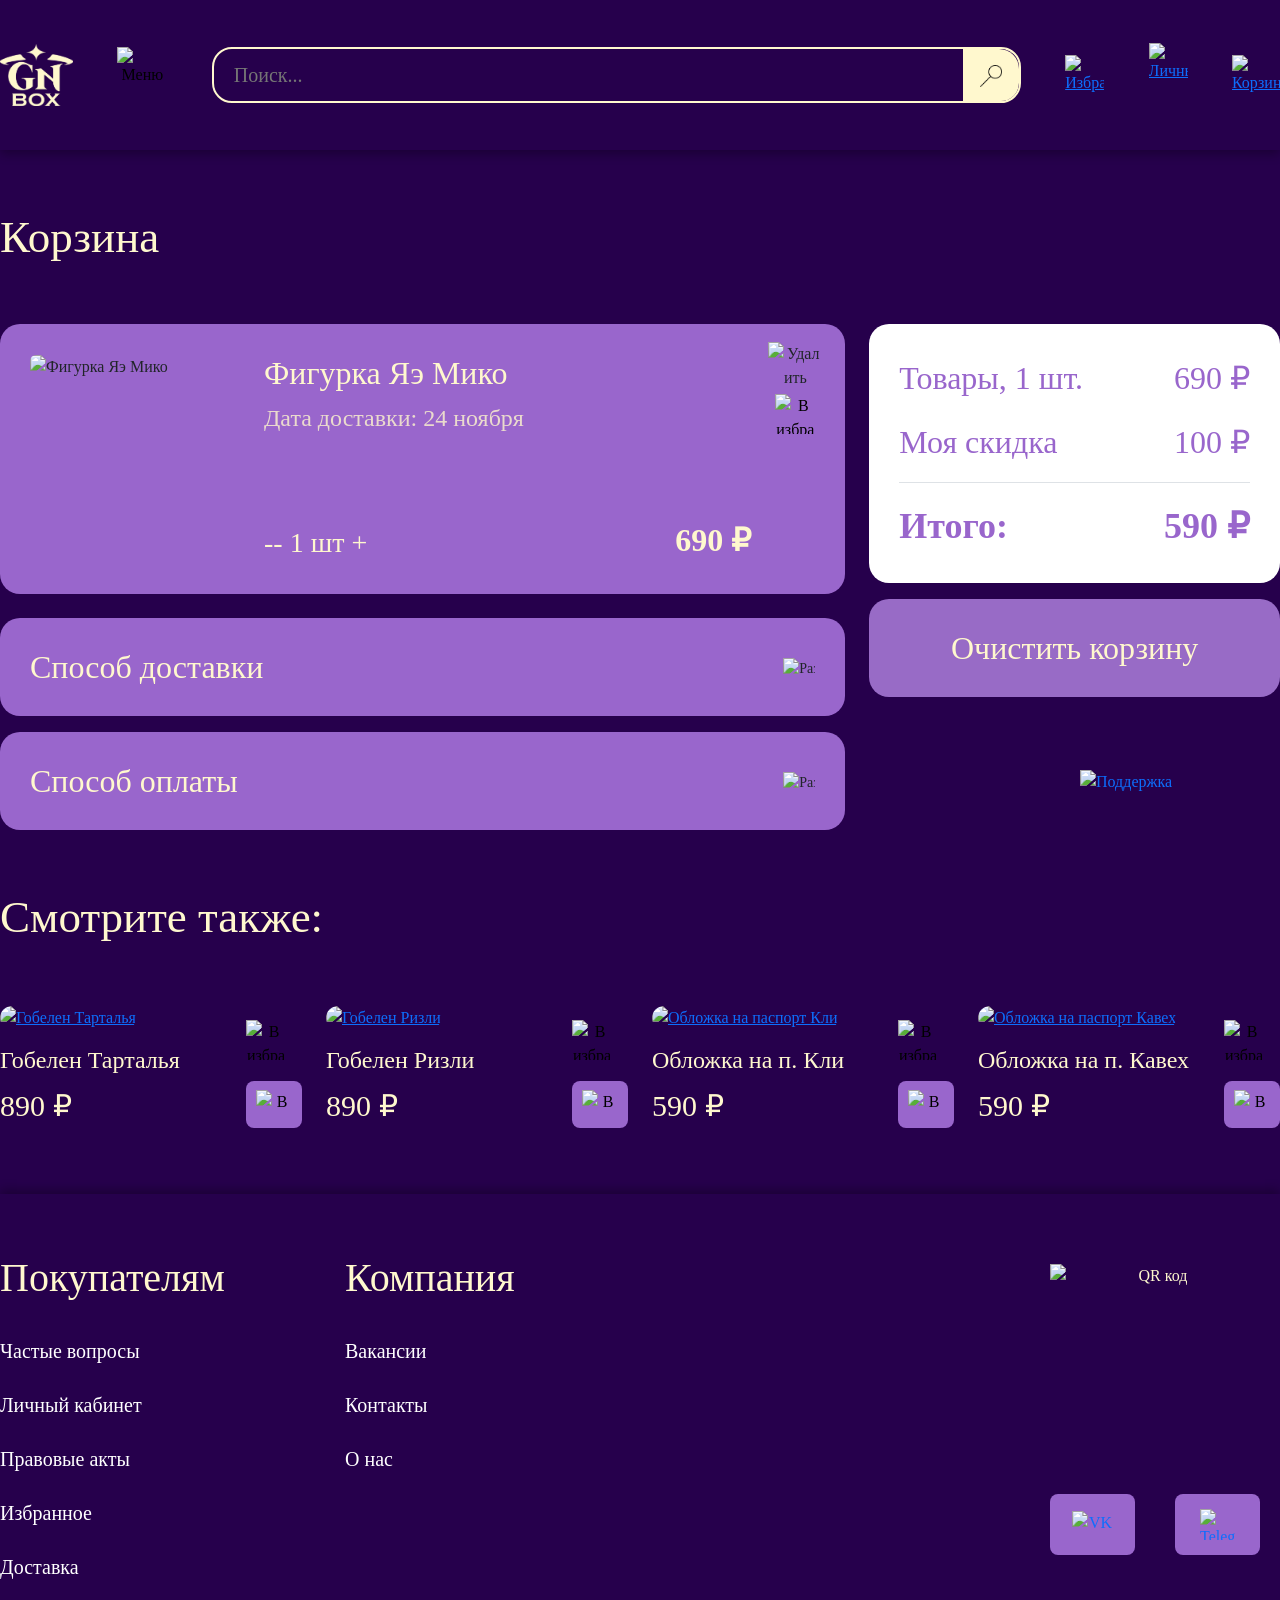
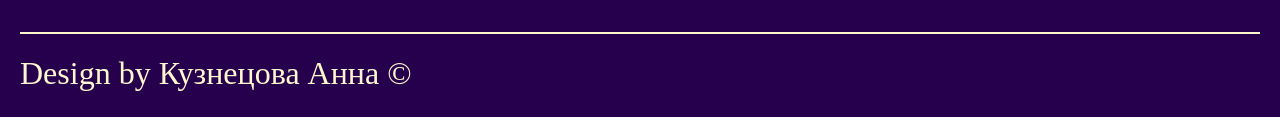
==== 3_Basket.html @ 709a6d63 "Add files via upload" ====
<!DOCTYPE html>
<html lang="ru">
<head>
    <meta charset="UTF-8">
    <title>Genshin BOX</title>
    <link href="https://cdn.jsdelivr.net/npm/bootstrap@5.3.0/dist/css/bootstrap.min.css" rel="stylesheet">
    <link rel="stylesheet" href="styles/basket.css">
</head>
<body>
<!-- Навигация -->
    <nav>
        <ul>
            <li>
                <a href="index.html" class="nav-logo">
                    <img src="Images/Logo_def.png" alt="Логотип" class="nav-logo-def">
                    <img src="Images/Logo_hover.png" alt="Логотип" class="nav-logo-hover">
                </a>
            </li> 
            <li>
                <div class="burger-container">
                    <button class="nav-burger" id="burgerBtn">
                        <img src="images/B_def.png" alt="Меню" class="nav-burger-def">
                        <img src="images/B_hover.png" alt="Меню" class="nav-burger-hover">
                        <img src="images/B_click.png" alt="Меню" class="nav-burger-click">
                    </button>

                    <div class="burger-menu" id="burgerMenu">
                        <a href="index.html">Главная</a>
                        <a href="#">О нас</a>
                        <a href="#">Доставка</a>
                    </div>
                </div>
            </li>
            <li>
                <div class="search-container">
                    <input type="text" placeholder="Поиск..." class="search-input">
                    <button class="search-btn">
                        <img src="Images/search-icon.png" alt="Найти">
                    </button>
                </div>
            </li> 
            <li>
                <a href="4_Lovely.html" class="nav-logo">
                    <img src="images/Lovely_def.png" alt="Избранное" class="nav-Lovely-def">
                    <img src="images/Lovely_hover.png" alt="Избранное" class="nav-Lovely-hover">
                </a>
            </li> 
            <li>
                <a href="#" class="nav-logo">
                    <img src="images/LK_def.png" alt="Личный кабинет" class="nav-LK-def">
                    <img src="images/LK_hover.png" alt="Личный кабинет" class="nav-LK-hover">
                </a>    
            </li> 
            <li>
                <a href="3_Basket.html" class="nav-logo">
                    <img src="images/Basket_def.png" alt="Корзина" class="nav-Basket-def">
                    <img src="images/Basket_hover.png" alt="Корзина" class="nav-Basket-hover">
                </a>
            </li> 
        </ul>
    </nav>

    <main>
        <section id="catalog">
            <h1 class="zag-main-basket">Корзина</h1>
        </section>

        <!-- Bootstrap версия корзины -->
        <div class="container-fluid">
            <div class="row g-4">
                <!-- Левая колонка (66%) -->
                <div class="col-lg-8">
                    <!-- Карточка товара -->
                    <div class="card basket-item mb-4">
                        <div class="card-body">
                            <div class="row align-items-start">
                                <div class="col-auto">
                                    <div class="basket-item-image">
                                        <img src="images/1_Y_Miko.png" alt="Фигурка Яэ Мико" class="img-fluid rounded">
                                    </div>
                                </div>
                                <div class="col">
                                    <div class="basket-item-details h-100 d-flex flex-column">
                                        <h3 class="basket-item-title mb-2">Фигурка Яэ Мико</h3>
                                        <p class="basket-item-delivery">Дата доставки: 24 ноября</p>
                                        <div class="basket-item-bottom mt-auto">
                                            <div class="d-flex justify-content-between align-items-end">
                                                <div class="basket-item-quantity">-- 1 шт +</div>
                                                <div class="basket-item-price">690 ₽</div>
                                            </div>
                                        </div>
                                    </div>
                                </div>
                                <div class="col-auto">
                                    <div class="basket-item-actions d-flex flex-column gap-3">
                                        <button class="delete-btn btn p-0">
                                            <img src="images/cross.png" alt="Удалить">
                                        </button>
                                        <button class="heart-btn-bootstrap position-relative top-0 end-0 p-0 border-0 bg-transparent">
                                            <img src="images/heart_def.png" alt="В избранное" class="heart-def-bootstrap">
                                            <img src="images/heart_hov.png" alt="В избранное" class="heart-hov-bootstrap">
                                            <img src="images/heart_click.png" alt="В избранное" class="heart-click-bootstrap">
                                            <img src="images/heart_click_hov.png" alt="В избранное" class="heart-click-hov-bootstrap">
                                        </button>
                                    </div>
                                </div>
                            </div>
                        </div>
                    </div>
                    
                    <!-- Способ доставки -->
                    <div class="card dropdown-section mb-3">
                        <div class="card-body">
                            <button class="dropdown-header w-100 text-start border-0 bg-transparent p-0 d-flex justify-content-between align-items-center" 
                                    type="button" 
                                    data-bs-toggle="collapse" 
                                    data-bs-target="#deliveryMenu" 
                                    aria-expanded="false" 
                                    aria-controls="deliveryMenu">
                                <span class="dropdown-title">Способ доставки</span>
                                <img src="images/knopka.png" alt="Развернуть" class="dropdown-arrow">
                            </button>
                            <div class="collapse" id="deliveryMenu">
                                <div class="dropdown-content mt-3"> <!-- Изменено с dropdown-menu на dropdown-content -->
                                    <div class="dropdown-option">Курьерская доставка</div>
                                    <div class="dropdown-option">Самовывоз из пункта выдачи</div>
                                    <div class="dropdown-option">Почта России</div>
                                    <div class="dropdown-option">СДЭК</div>
                                </div>
                            </div>
                        </div>
                    </div>

                    <!-- Способ оплаты -->
                    <div class="card dropdown-section">
                        <div class="card-body">
                            <button class="dropdown-header w-100 text-start border-0 bg-transparent p-0 d-flex justify-content-between align-items-center" 
                                    type="button" 
                                    data-bs-toggle="collapse" 
                                    data-bs-target="#paymentMenu" 
                                    aria-expanded="false" 
                                    aria-controls="paymentMenu">
                                <span class="dropdown-title">Способ оплаты</span>
                                <img src="images/knopka.png" alt="Развернуть" class="dropdown-arrow">
                            </button>
                            <div class="collapse" id="paymentMenu">
                                <div class="dropdown-content mt-3">
                                    <div class="dropdown-option">Банковская карта</div>
                                    <div class="dropdown-option">Наличными при получении</div>
                                    <div class="dropdown-option">СБП</div>
                                    <div class="dropdown-option">Электронные кошельки</div>
                                </div>
                            </div>
                        </div>
                    </div>
                </div>
                
                <!-- Правая колонка (33%) -->
                <div class="col-lg-4">
                    <div class="sticky-top" style="top: 170px;">
                        <!-- Итоговая сумма -->
                        <div class="card order-summary mb-3">
                            <div class="card-body d-flex flex-column h-100">
                                <div class="summary-rows flex-grow-1">
                                    <div class="summary-row d-flex justify-content-between mb-3">
                                        <span class="summary-label">Товары, 1 шт.</span>
                                        <span class="summary-value">690 ₽</span>
                                    </div>
                                    <div class="summary-row d-flex justify-content-between mb-3">
                                        <span class="summary-label ">Моя скидка</span>
                                        <span class="summary-value">100 ₽</span>
                                    </div>
                                </div>
                                <div class="summary-total border-top pt-3 mt-auto">
                                    <div class="d-flex justify-content-between">
                                        <span class="summary-label">Итого:</span>
                                        <span class="summary-value">590 ₽</span>
                                    </div>
                                </div>
                            </div>
                        </div>
                        
                        <!-- Кнопка очистки -->
                        <button class="btn clear-cart-btn w-100">Очистить корзину</button>
                    </div>
                </div>
            </div>
        </div>
        
        <section id="catalog">
            <h1 class="zag-main-basket">Смотрите также:</h1>
        </section>
        
        <!-- Каталог -->
        <div class="container-fluid">
            <div class="row g-4">
                <!-- Карточка 1 -->
                <div class="col-xl-3 col-lg-4 col-md-6">
                    <div class="card product-card-bootstrap">
                        <div class="position-relative">
                            <a href="#">
                                <img src="images/2_Tart.png" alt="Гобелен Тарталья" class="card-img-top product-img-bootstrap">
                            </a>
                            <button class="heart-btn-bootstrap position-absolute top-0 end-0 m-3 p-0 border-0 bg-transparent">
                                <img src="images/heart_def.png" alt="В избранное" class="heart-def-bootstrap">
                                <img src="images/heart_hov.png" alt="В избранное" class="heart-hov-bootstrap">
                                <img src="images/heart_click.png" alt="В избранное" class="heart-click-bootstrap">
                                <img src="images/heart_click_hov.png" alt="В избранное" class="heart-click-hov-bootstrap">
                            </button>
                        </div>
                        <div class="card-body d-flex justify-content-between align-items-end p-3 px-0">
                            <div class="product-details-bootstrap">
                                <a href="#" class="text-decoration-none">
                                    <h5 class="product-title-bootstrap mb-2">Гобелен Тарталья</h5>
                                </a>
                                <p class="product-price-bootstrap mb-0">890 ₽</p>
                            </div>
                            <button class="basket-btn-bootstrap d-flex align-items-center justify-content-center p-2 border-0 position-relative">
                                <img src="images/Basket_def.png" alt="В корзину" class="basket-icon-bootstrap">
                                <span class="basket-count-bootstrap position-absolute">1</span>
                            </button>
                        </div>
                    </div>
                </div>
                
                <!-- Карточка 2 -->
                <div class="col-xl-3 col-lg-4 col-md-6">
                    <div class="card product-card-bootstrap">
                        <div class="position-relative">
                            <a href="#">
                                <img src="images/2_Rizly.png" alt="Гобелен Ризли" class="card-img-top product-img-bootstrap">
                            </a>
                            <button class="heart-btn-bootstrap position-absolute top-0 end-0 m-3 p-0 border-0 bg-transparent">
                                <img src="images/heart_def.png" alt="В избранное" class="heart-def-bootstrap">
                                <img src="images/heart_hov.png" alt="В избранное" class="heart-hov-bootstrap">
                                <img src="images/heart_click.png" alt="В избранное" class="heart-click-bootstrap">
                                <img src="images/heart_click_hov.png" alt="В избранное" class="heart-click-hov-bootstrap">
                            </button>
                        </div>
                        <div class="card-body d-flex justify-content-between align-items-end p-3 px-0">
                            <div class="product-details-bootstrap">
                                <a href="#" class="text-decoration-none">
                                    <h5 class="product-title-bootstrap mb-2">Гобелен Ризли</h5>
                                </a>
                                <p class="product-price-bootstrap mb-0">890 ₽</p>
                            </div>
                            <button class="basket-btn-bootstrap d-flex align-items-center justify-content-center p-2 border-0 position-relative">
                                <img src="images/Basket_def.png" alt="В корзину" class="basket-icon-bootstrap">
                                <span class="basket-count-bootstrap position-absolute">1</span>
                            </button>
                        </div>
                    </div>
                </div>
                
                <!-- Карточка 3 -->
                <div class="col-xl-3 col-lg-4 col-md-6">
                    <div class="card product-card-bootstrap">
                        <div class="position-relative">
                            <a href="#">
                                <img src="images/2_Kli.png" alt="Обложка на паспорт Кли" class="card-img-top product-img-bootstrap">
                            </a>
                            <button class="heart-btn-bootstrap position-absolute top-0 end-0 m-3 p-0 border-0 bg-transparent">
                                <img src="images/heart_def.png" alt="В избранное" class="heart-def-bootstrap">
                                <img src="images/heart_hov.png" alt="В избранное" class="heart-hov-bootstrap">
                                <img src="images/heart_click.png" alt="В избранное" class="heart-click-bootstrap">
                                <img src="images/heart_click_hov.png" alt="В избранное" class="heart-click-hov-bootstrap">
                            </button>
                        </div>
                        <div class="card-body d-flex justify-content-between align-items-end p-3 px-0">
                            <div class="product-details-bootstrap">
                                <a href="#" class="text-decoration-none">
                                    <h5 class="product-title-bootstrap mb-2">Обложка на п. Кли</h5>
                                </a>
                                <p class="product-price-bootstrap mb-0">590 ₽</p>
                            </div>
                            <button class="basket-btn-bootstrap d-flex align-items-center justify-content-center p-2 border-0 position-relative">
                                <img src="images/Basket_def.png" alt="В корзину" class="basket-icon-bootstrap">
                                <span class="basket-count-bootstrap position-absolute">1</span>
                            </button>
                        </div>
                    </div>
                </div>
                
                <!-- Карточка 4 -->
                <div class="col-xl-3 col-lg-4 col-md-6">
                    <div class="card product-card-bootstrap">
                        <div class="position-relative">
                            <a href="#">
                                <img src="images/2_Kaveh.png" alt="Обложка на паспорт Кавех" class="card-img-top product-img-bootstrap">
                            </a>
                            <button class="heart-btn-bootstrap position-absolute top-0 end-0 m-3 p-0 border-0 bg-transparent">
                                <img src="images/heart_def.png" alt="В избранное" class="heart-def-bootstrap">
                                <img src="images/heart_hov.png" alt="В избранное" class="heart-hov-bootstrap">
                                <img src="images/heart_click.png" alt="В избранное" class="heart-click-bootstrap">
                                <img src="images/heart_click_hov.png" alt="В избранное" class="heart-click-hov-bootstrap">
                            </button>
                        </div>
                        <div class="card-body d-flex justify-content-between align-items-end p-3 px-0">
                            <div class="product-details-bootstrap">
                                <a href="#" class="text-decoration-none">
                                    <h5 class="product-title-bootstrap mb-2">Обложка на п. Кавех</h5>
                                </a>
                                <p class="product-price-bootstrap mb-0">590 ₽</p>
                            </div>
                            <button class="basket-btn-bootstrap d-flex align-items-center justify-content-center p-2 border-0 position-relative">
                                <img src="images/Basket_def.png" alt="В корзину" class="basket-icon-bootstrap">
                                <span class="basket-count-bootstrap position-absolute">1</span>
                            </button>
                        </div>
                    </div>
                </div>
            </div>
        </div>
    </main>

    <!-- ПОДВАЛ -->
    <footer>
        <div class="footer-content">
            <section class="footer-links">
                <div class="links-column">
                    <h3 class="column-title">Покупателям</h3>
                    <a href="#" class="footer-link">Частые вопросы</a>
                    <a href="#" class="footer-link">Личный кабинет</a>
                    <a href="#" class="footer-link">Правовые акты</a>
                    <a href="4_Lovely.html" class="footer-link">Избранное</a>
                    <a href="#" class="footer-link">Доставка</a>
                </div>

                <div class="links-column">
                    <h3 class="column-title">Компания</h3>
                    <a href="#" class="footer-link">Вакансии</a>
                    <a href="#" class="footer-link">Контакты</a>
                    <a href="#" class="footer-link">О нас</a>
                </div>
            </section>

            <section class="footer-social">
                <img src="images/QR_W.png" alt="QR код" class="qr-code">
                <div class="social-buttons">
                    <a href="https://t.me/+6QKBQJkrBmE0NTIy" class="social-btn vk-btn">
                        <img src="images/VK%20logo.png" alt="VK">
                    </a>
                    <a href="https://t.me/+6QKBQJkrBmE0NTIy" class="social-btn tg-btn">
                        <img src="images/TG%20logo.png" alt="Telegram">
                    </a>
                </div>
            </section>
        </div>
        <div class="footer-bottom">
            <div class="footer-line"></div>
            <h3>Design by Кузнецова Анна &copy;</h3>
        </div>
    </footer>
    
    <!-- Хелп -->
    <a href="#" class="help-btn">
        <img src="images/Help_def.png" alt="Поддержка" class="help-def">
        <img src="images/Help_hov.png" alt="Поддержка" class="help-hov">
    </a>
    
    <!-- скРОЛЛ -->
    <button class="scroll-to-top" id="scrollToTop">
        <img src="images/Up_def.png" alt="Наверх" class="up-def">
        <img src="images/Up_hov.png" alt="Наверх" class="up-hov">
    </button>   
    
    <!-- СКРИПТЫ -->
    <script src="https://cdn.jsdelivr.net/npm/bootstrap@5.3.0/dist/js/bootstrap.bundle.min.js"></script>
    
    <script>
        // Бургер-меню
        var isMenuOpen = false;
        var burgerBtn = document.getElementById('burgerBtn');
        var burgerMenu = document.getElementById('burgerMenu');

        burgerBtn.addEventListener('click', function(e) {
            e.stopPropagation();

            isMenuOpen = !isMenuOpen;

            if (isMenuOpen) {
                burgerMenu.classList.add('active');
                burgerBtn.classList.add('active');
            } else {
                burgerMenu.classList.remove('active');
                burgerBtn.classList.remove('active');
            }
        });

        document.addEventListener('click', function(e) {
            if (!burgerBtn.contains(e.target) && !burgerMenu.contains(e.target)) {
                burgerMenu.classList.remove('active');
                burgerBtn.classList.remove('active');
                isMenuOpen = false;
            }
        });

        // Корзина и Избранное
        document.addEventListener('DOMContentLoaded', function() {
            // Сердечки для карточек Bootstrap
            document.querySelectorAll('.heart-btn-bootstrap').forEach(heartBtn => {
                heartBtn.addEventListener('click', function(e) {
                    e.preventDefault();
                    e.stopPropagation();
                    this.classList.toggle('active');
                });
            });

            // Корзины для карточек Bootstrap
            document.querySelectorAll('.basket-btn-bootstrap').forEach(basketBtn => {
                basketBtn.addEventListener('click', function(e) {
                    e.preventDefault();
                    e.stopPropagation();
                    this.classList.toggle('active');
                });
            });
        });

        // Кнопка скролла наверх
        document.addEventListener('DOMContentLoaded', function() {
            const scrollBtn = document.getElementById('scrollToTop');
            const stopPosition = 500;

            window.addEventListener('scroll', function() {
                const scrollPosition = window.pageYOffset;
                const windowHeight = window.innerHeight;
                const documentHeight = document.documentElement.scrollHeight;
                const distanceFromBottom = documentHeight - (scrollPosition + windowHeight);

                if (scrollPosition > 300) {
                    scrollBtn.classList.add('show');
                    if (distanceFromBottom < stopPosition) {
                        scrollBtn.classList.add('stopped');
                    } else {
                        scrollBtn.classList.remove('stopped');
                    }
                } else {
                    scrollBtn.classList.remove('show');
                    scrollBtn.classList.remove('stopped');
                }
            });

            scrollBtn.addEventListener('click', function() {
                window.scrollTo({
                    top: 0,
                    behavior: 'smooth'
                });
            });
        });
    </script>
    
</body>
</html>
---- styles/basket.css ----
* {
    margin: 0;
    padding: 0;
    box-sizing: border-box;
}

body {
    font-family: 'Raleway';
    background-color: #26004C;
    color: #FFF8CE;
    margin: 0;
    padding: 0;
    padding-top: 150px;
}

main {
    margin: 0 auto;
    max-width: 1360px;
    width: 100%;
}

/* Навигация */
nav {
    position: fixed;
    top: 0;
    left: 0;
    width: 100%;
    height: 150px;
    background: #26004C;
    z-index: 1000;
    box-shadow: 0 4px 10px rgba(0, 0, 0, 0.3);
}

nav ul {
    padding-top: 44px;
    padding-bottom: 44px;
    padding-left: 0px;
    margin: 0 auto;
    max-width: 1360px;
    width: 100%;
    list-style: none;
    text-align: center;
    background-color: #26004C;
    display: flex;
    flex-wrap: nowrap;
    justify-content: space-between;
    align-items: center;
    height: 100%;
}

nav li {
    display: inline;
}

/* Логотип */
.nav-logo {
    display: inline-block;
    position: relative;
    align-items: center;
    background: transparent;
}

.nav-logo-def,
.nav-logo-hover {
    position: absolute;
    top: 0;
    left: 0;
    width: 73px;
    height: 62px;
    transition: opacity 0.5s ease-in-out;
}

.nav-logo-def {
    opacity: 1;
    position: relative;
}

.nav-logo-hover {
    opacity: 0;
    position: absolute;
}

.nav-logo:hover .nav-logo-def {
    opacity: 0;
}

.nav-logo:hover .nav-logo-hover {
    opacity: 1;
}

/* Бургер-меню */
.nav-burger {
    position: relative;
    width: 50px;
    height: 50px;
    background: none;
    border: none;
    cursor: pointer;
}

.nav-burger-def,
.nav-burger-hover,
.nav-burger-click {
    position: absolute;
    top: 0;
    left: 0;
    width: 50px;
    height: 50px;
    transition: opacity 0.3s ease;
}

.nav-burger-def { opacity: 1; }
.nav-burger-hover { opacity: 0; }
.nav-burger-click { opacity: 0; }

.nav-burger:hover .nav-burger-def { opacity: 0; }
.nav-burger:hover .nav-burger-hover { opacity: 1; }
.nav-burger:hover .nav-burger-click { opacity: 0; }

.burger-container {
    position: relative;
    display: inline-block;
}

.burger-menu {
    position: absolute;
    top: 100%;
    left: 0;
    width: 200px;
    background: #FFF8CE;
    box-shadow: 0 4px 12px rgba(0,0,0,0.1);
    border-radius: 8px;
    padding: 10px 0;
    opacity: 0;
    visibility: hidden;
    transform: translateY(-10px);
    transition: all 0.3s ease;
    z-index: 1000;
}

.burger-menu.active {
    opacity: 1;
    visibility: visible;
    transform: translateY(0);
}

.burger-menu a {
    display: block;
    padding: 12px 20px;
    color: #000000;
    text-decoration: none;
    transition: background 0.3s;
    text-align: left;
    padding-left: 20px;
    font-size: 20px;
}

.burger-menu a:hover {
    color: #BA80F4;
}

.nav-burger.active .nav-burger-def { opacity: 0; }
.nav-burger.active .nav-burger-hover { opacity: 0; }
.nav-burger.active .nav-burger-click { opacity: 1; }

/* Поиск */
.search-container {
    display: flex;
    width: 809px;
    height: 56px;
    border: 2px solid #FFF8CE;
    border-radius: 20px;
    background: transparent;
    overflow: hidden;
}

.search-input {
    flex: 1;
    height: 100%;
    padding: 0 20px;
    border: none; 
    background: transparent;
    outline: none;
    color: #FFF8CE;
    font-size: 20px;
}

.search-container:focus-within {
    border-color: white;
}

.search-btn {
    width: 56px;
    height: 54px;
    background: #FFF8CE;
    border: none;
    border-left: 0px solid #FFF8CE;
    cursor: pointer;
    display: flex;
    align-items: center;
    justify-content: center;
    transition: all 0.3s ease;
    border-radius: 0 20px 20px 0;
}

.search-container:focus-within .search-btn {
    border-left-color: white; 
}

.search-btn:hover {
    background: #FFFFFF;
}

.search-btn:active {
    background: #FFF8CE;
}

.search-btn img {
    width: 22px;
    height: 22px;
}

/* Кнопка Избранное */
.nav-Lovely-def, .nav-Lovely-hover {
    width: 39px;
    height: 38px;
    transition: opacity 0.5s ease-in-out;
    display: block;
}

.nav-Lovely-def { 
    opacity: 1; 
}

.nav-Lovely-hover { 
    opacity: 0;
    position: absolute;
    top: 0;
    left: 0;
}

.nav-logo:hover .nav-Lovely-def { 
    opacity: 0; 
}

.nav-logo:hover .nav-Lovely-hover { 
    opacity: 1; 
}

/* Кнопка Личный кабинет */
.nav-LK-def, .nav-LK-hover {
    width: 39px;
    height: 38px;
    transition: opacity 0.5s ease-in-out;
    display: block;
}

.nav-LK-def { 
    opacity: 1; 
}

.nav-LK-hover { 
    opacity: 0;
    position: absolute;
    top: 0;
    left: 0;
}

.nav-logo:hover .nav-LK-def { 
    opacity: 0; 
}

.nav-logo:hover .nav-LK-hover { 
    opacity: 1; 
}

/* Кнопка Корзина */
.nav-Basket-def, .nav-Basket-hover {
    width: 48px;
    height: 38px;
    transition: opacity 0.5s ease-in-out;
    display: block;
}

.nav-Basket-def { 
    opacity: 1; 
}

.nav-Basket-hover { 
    opacity: 0;
    position: absolute;
    top: 0;
    left: 0;
}

.nav-logo:hover .nav-Basket-def { 
    opacity: 0; 
}

.nav-logo:hover .nav-Basket-hover { 
    opacity: 1; 
}

/* ЗАГОЛОВКИ */
.zag-main-basket {
    font-size: 45px;
    margin-top: 60px;
    margin-bottom: 60px;
    color: #FFF8CE;
}

/* BOOTSTRAP КОРЗИНА */
.basket-item {
    background: #9966CC;
    border: none;
    border-radius: 20px;
}

.basket-item .card-body {
    padding: 30px;
}

.basket-item-image {
    width: 210px;
    height: 210px;
    flex-shrink: 0;
}

.basket-item-image img {
    width: 100%;
    height: 100%;
    object-fit: cover;
    border-radius: 12px;
}

.basket-item-details {
    display: flex;
    flex-direction: column;
    height: 210px; 
}

.basket-item-title {
    font-size: 32px;
    color: #FFF8CE;
    margin-bottom: 10px;
    font-weight: 100;
}

.basket-item-delivery {
    font-size: 24px;
    color: #FFF8CE;
    opacity: 0.8;
    margin-bottom: 80px;
}

.basket-item-bottom {
    margin-top: auto;
}

.basket-item-quantity {
    font-size: 28px;
    color: #FFF8CE;
}

.basket-item-price {
    font-size: 32px;
    color: #FFF8CE;
    font-weight: bold;
}

.basket-item-actions {
    display: flex;
    flex-direction: column;
    gap: 15px;
    align-items: center;
    height: 210px; 
    justify-content: flex-start;
}

.delete-btn {
    background: none;
    border: none;
    cursor: pointer;
    width: 24px;
    height: 24px;
    display: flex;
    align-items: center;
    justify-content: center;
    padding: 0;
}

.basket-heart-btn {
    background: none;
    border: none;
    cursor: pointer;
    width: 32px;
    height: 32px;
    display: flex;
    align-items: center;
    justify-content: center;
    padding: 0;
}

/* ВЫПАДАЮЩИЕ СПИСКИ */
.dropdown-section {
    background: #9966CC;
    border: none;
    border-radius: 20px;
}

.dropdown-section .card-body {
    padding: 25px 30px;
}

.dropdown-header {
    display: flex;
    justify-content: space-between;
    align-items: center;
    cursor: pointer;
    margin-bottom: 0;
    text-decoration: none;
}

.dropdown-header[aria-expanded="false"] .dropdown-arrow {
    transform: rotate(0deg);
}

.dropdown-header[aria-expanded="true"] .dropdown-arrow {
    transform: rotate(180deg);
}

.dropdown-title {
    font-size: 32px;
    color: #FFF8CE;
    font-weight: 100;
    margin-bottom: 0;
}

.dropdown-arrow {
    width: 32px;
    height: 18px;
    transition: transform 0.3s ease;
}

.dropdown-content {
    background: transparent;
    border: none;
    padding: 0;
    margin-top: 15px;
}

.dropdown-option {
    padding: 15px 0;
    font-size: 28px;
    color: #FFF8CE;
    cursor: pointer;
    transition: all 0.3s ease;
    border-bottom: 1px solid rgba(255, 248, 206, 0.3);
    background: transparent;
}

.dropdown-option:last-child {
    border-bottom: none;
}

.dropdown-option:hover {
    color: #FFFFFF;
    padding-left: 10px;
    background: transparent;
}

/* Bootstrap адаптации */
.btn.p-0:hover {
    background: transparent !important;
}

.dropdown-header[data-bs-toggle="collapse"] {
    border: none;
    background: transparent;
}

.dropdown-header[data-bs-toggle="collapse"]:focus {
    box-shadow: none;
    outline: none;
}

/* Bootstrap Collapse работает */
.collapse:not(.show) {
    display: none;
}

.collapsing {
    height: 0;
    overflow: hidden;
    transition: height 0.35s ease;
}

/* ПРАВАЯ КОЛОНКА - ИТОГО */
.order-summary {
    background: #FFFFFF;
    border: none;
    border-radius: 20px;
}

.order-summary .card-body {
    padding: 30px;
    display: flex;
    flex-direction: column;
    height: 100%;
}

.summary-rows {
    flex: 1;
}

.summary-row {
    display: flex;
    justify-content: space-between;
    align-items: center;
    margin-bottom: 30px;
}

.summary-row:last-child {
    margin-bottom: 0;
}

.summary-label {
    font-size: 32px;
    color: #9966CC;
    text-align: left;
}

.summary-value {
    font-size: 32px;
    color: #9966CC;
    text-align: right;
}

.summary-total {
    border-top: 2px solid #9966CC;
    padding-top: 20px;
    margin-top: auto;
}

.summary-total .summary-label,
.summary-total .summary-value {
    font-weight: bold;
    font-size: 36px;
}

.clear-cart-btn {
    width: 100%;
    background: #986BC6;
    border: none;
    border-radius: 20px;
    padding: 25px 30px;
    font-size: 32px;
    color: #FFF8CE;
    cursor: pointer;
    transition: background 0.3s ease;
    font-family: 'Raleway';
}

.clear-cart-btn:hover {
    background: #BA80F4;
    color: #FFF8CE;
}

/* Bootstrap стили для каталога "Смотрите также" */
.product-card-bootstrap {
    background: transparent;
    border: none;
    height: 100%;
    transition: transform 0.3s ease;
}

.product-card-bootstrap:hover {
    transform: translateY(-5px);
}

.product-img-bootstrap {
    width: 100%;
    height: 325px;
    object-fit: cover;
    border-radius: 12px;
    cursor: pointer;
}

/* Сердечко Bootstrap */
.heart-btn-bootstrap {
    width: 40px;
    height: 40px;
    cursor: pointer;
    z-index: 10;
}

.heart-def-bootstrap,
.heart-hov-bootstrap,
.heart-click-bootstrap,
.heart-click-hov-bootstrap {
    position: absolute;
    top: 0;
    left: 0;
    width: 100%;
    height: 100%;
    transition: opacity 0.3s ease;
}

.heart-def-bootstrap { opacity: 0; }
.heart-hov-bootstrap { opacity: 0; }
.heart-click-bootstrap { opacity: 1; }
.heart-click-hov-bootstrap { opacity: 0; }

.heart-btn-bootstrap:hover .heart-def-bootstrap { opacity: 0; }
.heart-btn-bootstrap:hover .heart-hov-bootstrap { opacity: 0; }
.heart-btn-bootstrap:hover .heart-click-bootstrap { opacity: 0; }
.heart-btn-bootstrap:hover .heart-click-hov-bootstrap { opacity: 1; }

.heart-btn-bootstrap:not(.active) .heart-def-bootstrap { opacity: 1; }
.heart-btn-bootstrap:not(.active) .heart-hov-bootstrap { opacity: 0; }
.heart-btn-bootstrap:not(.active) .heart-click-bootstrap { opacity: 0; }
.heart-btn-bootstrap:not(.active) .heart-click-hov-bootstrap { opacity: 0; }

.heart-btn-bootstrap:not(.active):hover .heart-def-bootstrap { opacity: 0; }
.heart-btn-bootstrap:not(.active):hover .heart-hov-bootstrap { opacity: 1; }
.heart-btn-bootstrap:not(.active):hover .heart-click-bootstrap { opacity: 0; }
.heart-btn-bootstrap:not(.active):hover .heart-click-hov-bootstrap { opacity: 0; }

/* Инфа о товаре Bootstrap */
.product-details-bootstrap {
    flex: 1;
}

.product-title-bootstrap {
    font-size: 24px;
    color: #FFF8CE;
    font-weight: 100;
    transition: color 0.3s ease;
    margin: 0;
}

.product-title-bootstrap:hover {
    color: #FFFFFF;
}

.product-price-bootstrap {
    font-size: 30px;
    color: #FFF8CE;
    font-weight: 100;
    margin: 0;
}

/* Кнопка корзины Bootstrap */
.basket-btn-bootstrap {
    width: 56px;
    height: 47px;
    background: #9966CC;
    border-radius: 8px;
    cursor: pointer;
    transition: background 0.3s ease;
    flex-shrink: 0;
}

.basket-btn-bootstrap:hover {
    background: #BA80F4;
}

.basket-icon-bootstrap {
    width: 36px;
    height: 28px;
}

.basket-count-bootstrap {
    top: -8px;
    right: -8px;
    width: 21px;
    height: 21px;
    background: #9966CC;
    color: #FFF8CE;
    border-radius: 50%;
    display: flex;
    align-items: center;
    justify-content: center;
    font-size: 12px;
    font-weight: bold;
    opacity: 0;
    transition: opacity 0.3s ease;
}

.basket-btn-bootstrap.active .basket-count-bootstrap {
    opacity: 1;
}

/* Футер */
footer {
    padding-top: 70px;
    text-align: center;
    margin-top: 0;
    padding: 0;
    background-color: #26004C;
    color: #FFF8CE;
    box-shadow: 0 -4px 10px rgba(0, 0, 0, 0.3);
    padding-bottom: 0;
}

footer h3 {
    text-align: center;
}

.footer-content {
    max-width: 1360px;
    margin-top: 50px;
    display: flex;
    justify-content: space-between;
    align-items: stretch;
    flex-wrap: wrap;
    margin-bottom: 50px;
    margin-left: auto;
    margin-right: auto;
    width: 100%;
    gap: 40px;
}

.footer-links {
    display: flex;
    gap: 80px;
    justify-content: flex-start;
    width: auto;
    min-width: 0;
    flex: 1 1 auto;
    height: auto;
    padding-top: 60px;
}

.links-column {
    display: flex;
    flex-direction: column;
    align-items: flex-start;
    flex: 1 1 100px;
    max-width: 265px;
}

.column-title {
    font-size: 40px;
    color: #FFF8CE;
    margin-bottom: 10px;
    font-weight: 100;
    text-align: left;
}

.footer-link {
    font-size: 20px;
    color: #FFFFFF;
    text-decoration: none;
    margin-top: 24px;
    transition: color 0.3s ease;
}

.footer-link:hover {
    color: #BA80F4;
}

.footer-social {
    padding-top: 70px;
    display: flex;
    flex-direction: column;
    align-items: center;
    height: auto;
    justify-content: flex-start;
    flex: 0 0 auto;
    min-width: 250px;
}

.qr-code {
    width: 210px;
    height: 210px;
    margin-bottom: 20px;
    max-width: 100%;
}

.social-buttons {
    display: flex;
    gap: 15px;
    width: 210px;
    justify-content: space-between;
    flex-wrap: wrap;
}

.social-btn {
    display: flex;
    align-items: center;
    justify-content: center;
    width: 85px;
    height: 61px;
    background: #9966CC;
    border-radius: 8px;
    transition: background 0.3s ease;
    text-decoration: none;
    flex: 0 0 auto;
}

.social-btn:hover {
    background: #BA80F4;
}

.vk-btn img {
    width: 41px;
    height: 26px;
}

.tg-btn img {
    width: 35px;
    height: 31px;
}

.footer-bottom {
    max-width: 1400px;
    margin-left: auto;
    margin-right: auto;
    padding: 0 20px;
}

.footer-line {
    width: 100%;
    height: 2px;
    background: #FFF8CE;
    margin-bottom: 20px;
}

.footer-bottom h3 {
    font-size: 32px;
    color: #FFF8CE;
    text-align: left;
    margin: 0;
    padding-bottom: 25px;
    font-weight: normal;
}

/* Кнопки фиксированные */
.scroll-to-top {
    position: fixed;
    bottom: 30px;
    left: 30px;
    width: 100px;
    height: 100px;
    background: none;
    border: none;
    cursor: pointer;
    opacity: 0;
    visibility: hidden;
    transition: all 0.3s ease;
    z-index: 1000;
}

.scroll-to-top.show {
    opacity: 1;
    margin-left: 75px;
    visibility: visible;
}

.scroll-to-top:hover {
    transform: scale(1.1);
}

.up-def,
.up-hov {
    position: absolute;
    top: 0;
    left: 0;
    width: 100%;
    height: 100%;
    transition: opacity 0.3s ease;
}

.up-def {
    opacity: 1;
}

.up-hov {
    opacity: 0;
}

.scroll-to-top:hover .up-def {
    opacity: 0;
}

.scroll-to-top:hover .up-hov {
    opacity: 1;
}

.help-btn {
    position: fixed;
    bottom: 30px;
    right: 100px;
    width: 100px;
    height: 100px;
    background: none;
    border: none;
    cursor: pointer;
    text-decoration: none;
    transition: all 0.3s ease;
    z-index: 1000;
}

.help-btn:hover {
    transform: scale(1.1);
}

.help-def,
.help-hov {
    position: absolute;
    top: 0;
    left: 0;
    width: 100%;
    height: 100%;
    transition: opacity 0.3s ease;
}

.help-def {
    opacity: 1;
}

.help-hov {
    opacity: 0;
}

.help-btn:hover .help-def {
    opacity: 0;
}

.help-btn:hover .help-hov {
    opacity: 1;
}

/* Bootstrap */
.container-fluid {
    max-width: 1360px;
    padding: 0 0px;
}

.sticky-top {
    z-index: 1;
}

.btn.p-0:hover {
    background: transparent !important;
}

.dropdown-header[data-bs-toggle="collapse"] {
    border: none;
    background: transparent;
}

.dropdown-header[data-bs-toggle="collapse"]:focus {
    box-shadow: none;
}
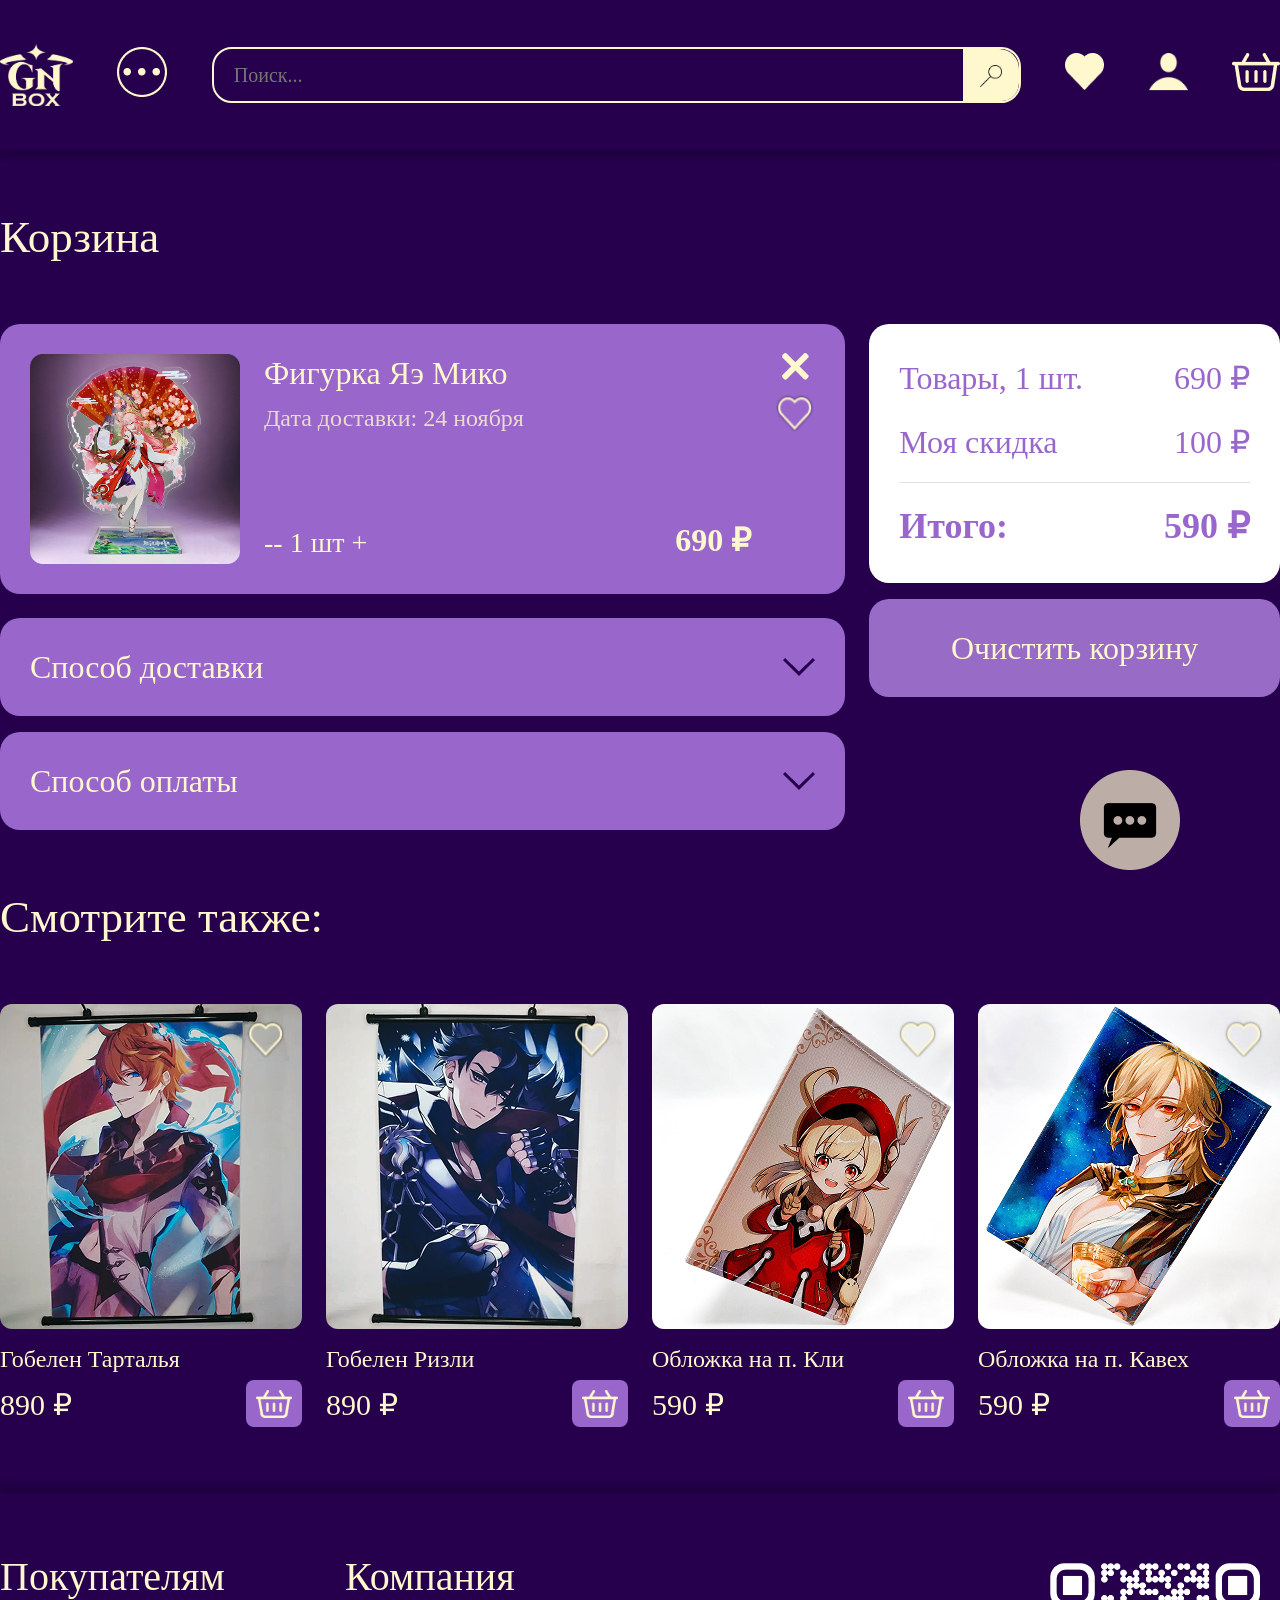
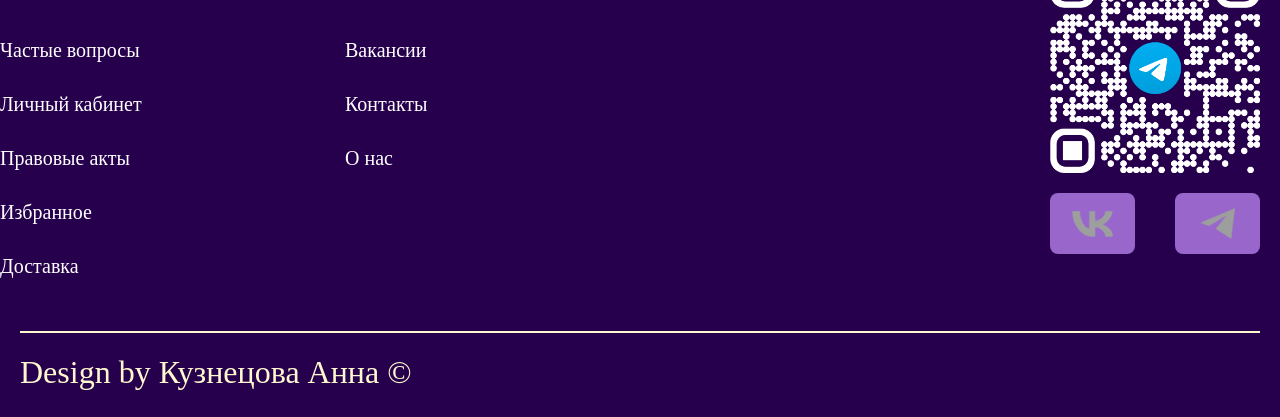
==== commit 931bccd7: "Update 3_Basket.html" ====
--- a/3_Basket.html
+++ b/3_Basket.html
@@ -12,16 +12,16 @@
         <ul>
             <li>
                 <a href="index.html" class="nav-logo">
-                    <img src="Images/Logo_def.png" alt="Логотип" class="nav-logo-def">
-                    <img src="Images/Logo_hover.png" alt="Логотип" class="nav-logo-hover">
+                    <img src="./Images/Logo_def.png" alt="Логотип" class="nav-logo-def">
+                    <img src="./Images/Logo_hover.png" alt="Логотип" class="nav-logo-hover">
                 </a>
             </li> 
             <li>
                 <div class="burger-container">
                     <button class="nav-burger" id="burgerBtn">
-                        <img src="images/B_def.png" alt="Меню" class="nav-burger-def">
-                        <img src="images/B_hover.png" alt="Меню" class="nav-burger-hover">
-                        <img src="images/B_click.png" alt="Меню" class="nav-burger-click">
+                        <img src="./Images/B_def.png" alt="Меню" class="nav-burger-def">
+                        <img src="./Images/B_hover.png" alt="Меню" class="nav-burger-hover">
+                        <img src="./Images/B_click.png" alt="Меню" class="nav-burger-click">
                     </button>
 
                     <div class="burger-menu" id="burgerMenu">
@@ -35,26 +35,26 @@
                 <div class="search-container">
                     <input type="text" placeholder="Поиск..." class="search-input">
                     <button class="search-btn">
-                        <img src="Images/search-icon.png" alt="Найти">
+                        <img src="./Images/search-icon.png" alt="Найти">
                     </button>
                 </div>
             </li> 
             <li>
                 <a href="4_Lovely.html" class="nav-logo">
-                    <img src="images/Lovely_def.png" alt="Избранное" class="nav-Lovely-def">
-                    <img src="images/Lovely_hover.png" alt="Избранное" class="nav-Lovely-hover">
+                    <img src="./Images/Lovely_def.png" alt="Избранное" class="nav-Lovely-def">
+                    <img src="./Images/Lovely_hover.png" alt="Избранное" class="nav-Lovely-hover">
                 </a>
             </li> 
             <li>
                 <a href="#" class="nav-logo">
-                    <img src="images/LK_def.png" alt="Личный кабинет" class="nav-LK-def">
-                    <img src="images/LK_hover.png" alt="Личный кабинет" class="nav-LK-hover">
+                    <img src="./Images/LK_def.png" alt="Личный кабинет" class="nav-LK-def">
+                    <img src="./Images/LK_hover.png" alt="Личный кабинет" class="nav-LK-hover">
                 </a>    
             </li> 
             <li>
                 <a href="3_Basket.html" class="nav-logo">
-                    <img src="images/Basket_def.png" alt="Корзина" class="nav-Basket-def">
-                    <img src="images/Basket_hover.png" alt="Корзина" class="nav-Basket-hover">
+                    <img src="./Images/Basket_def.png" alt="Корзина" class="nav-Basket-def">
+                    <img src="./Images/Basket_hover.png" alt="Корзина" class="nav-Basket-hover">
                 </a>
             </li> 
         </ul>
@@ -76,7 +76,7 @@
                             <div class="row align-items-start">
                                 <div class="col-auto">
                                     <div class="basket-item-image">
-                                        <img src="images/1_Y_Miko.png" alt="Фигурка Яэ Мико" class="img-fluid rounded">
+                                        <img src="./Images/1_Y_Miko.png" alt="Фигурка Яэ Мико" class="img-fluid rounded">
                                     </div>
                                 </div>
                                 <div class="col">
@@ -94,13 +94,13 @@
                                 <div class="col-auto">
                                     <div class="basket-item-actions d-flex flex-column gap-3">
                                         <button class="delete-btn btn p-0">
-                                            <img src="images/cross.png" alt="Удалить">
+                                            <img src="./Images/cross.png" alt="Удалить">
                                         </button>
                                         <button class="heart-btn-bootstrap position-relative top-0 end-0 p-0 border-0 bg-transparent">
-                                            <img src="images/heart_def.png" alt="В избранное" class="heart-def-bootstrap">
-                                            <img src="images/heart_hov.png" alt="В избранное" class="heart-hov-bootstrap">
-                                            <img src="images/heart_click.png" alt="В избранное" class="heart-click-bootstrap">
-                                            <img src="images/heart_click_hov.png" alt="В избранное" class="heart-click-hov-bootstrap">
+                                            <img src="./Images/heart_def.png" alt="В избранное" class="heart-def-bootstrap">
+                                            <img src="./Images/heart_hov.png" alt="В избранное" class="heart-hov-bootstrap">
+                                            <img src="./Images/heart_click.png" alt="В избранное" class="heart-click-bootstrap">
+                                            <img src="./Images/heart_click_hov.png" alt="В избранное" class="heart-click-hov-bootstrap">
                                         </button>
                                     </div>
                                 </div>
@@ -118,7 +118,7 @@
                                     aria-expanded="false" 
                                     aria-controls="deliveryMenu">
                                 <span class="dropdown-title">Способ доставки</span>
-                                <img src="images/knopka.png" alt="Развернуть" class="dropdown-arrow">
+                                <img src="./Images/knopka.png" alt="Развернуть" class="dropdown-arrow">
                             </button>
                             <div class="collapse" id="deliveryMenu">
                                 <div class="dropdown-content mt-3"> <!-- Изменено с dropdown-menu на dropdown-content -->
@@ -141,7 +141,7 @@
                                     aria-expanded="false" 
                                     aria-controls="paymentMenu">
                                 <span class="dropdown-title">Способ оплаты</span>
-                                <img src="images/knopka.png" alt="Развернуть" class="dropdown-arrow">
+                                <img src="./Images/knopka.png" alt="Развернуть" class="dropdown-arrow">
                             </button>
                             <div class="collapse" id="paymentMenu">
                                 <div class="dropdown-content mt-3">
@@ -199,13 +199,13 @@
                     <div class="card product-card-bootstrap">
                         <div class="position-relative">
                             <a href="#">
-                                <img src="images/2_Tart.png" alt="Гобелен Тарталья" class="card-img-top product-img-bootstrap">
+                                <img src="./Images/2_Tart.png" alt="Гобелен Тарталья" class="card-img-top product-img-bootstrap">
                             </a>
                             <button class="heart-btn-bootstrap position-absolute top-0 end-0 m-3 p-0 border-0 bg-transparent">
-                                <img src="images/heart_def.png" alt="В избранное" class="heart-def-bootstrap">
-                                <img src="images/heart_hov.png" alt="В избранное" class="heart-hov-bootstrap">
-                                <img src="images/heart_click.png" alt="В избранное" class="heart-click-bootstrap">
-                                <img src="images/heart_click_hov.png" alt="В избранное" class="heart-click-hov-bootstrap">
+                                <img src="./Images/heart_def.png" alt="В избранное" class="heart-def-bootstrap">
+                                <img src="./Images/heart_hov.png" alt="В избранное" class="heart-hov-bootstrap">
+                                <img src="./Images/heart_click.png" alt="В избранное" class="heart-click-bootstrap">
+                                <img src="./Images/heart_click_hov.png" alt="В избранное" class="heart-click-hov-bootstrap">
                             </button>
                         </div>
                         <div class="card-body d-flex justify-content-between align-items-end p-3 px-0">
@@ -216,7 +216,7 @@
                                 <p class="product-price-bootstrap mb-0">890 ₽</p>
                             </div>
                             <button class="basket-btn-bootstrap d-flex align-items-center justify-content-center p-2 border-0 position-relative">
-                                <img src="images/Basket_def.png" alt="В корзину" class="basket-icon-bootstrap">
+                                <img src="./Images/Basket_def.png" alt="В корзину" class="basket-icon-bootstrap">
                                 <span class="basket-count-bootstrap position-absolute">1</span>
                             </button>
                         </div>
@@ -228,13 +228,13 @@
                     <div class="card product-card-bootstrap">
                         <div class="position-relative">
                             <a href="#">
-                                <img src="images/2_Rizly.png" alt="Гобелен Ризли" class="card-img-top product-img-bootstrap">
+                                <img src="./Images/2_Rizly.png" alt="Гобелен Ризли" class="card-img-top product-img-bootstrap">
                             </a>
                             <button class="heart-btn-bootstrap position-absolute top-0 end-0 m-3 p-0 border-0 bg-transparent">
-                                <img src="images/heart_def.png" alt="В избранное" class="heart-def-bootstrap">
-                                <img src="images/heart_hov.png" alt="В избранное" class="heart-hov-bootstrap">
-                                <img src="images/heart_click.png" alt="В избранное" class="heart-click-bootstrap">
-                                <img src="images/heart_click_hov.png" alt="В избранное" class="heart-click-hov-bootstrap">
+                                <img src="./Images/heart_def.png" alt="В избранное" class="heart-def-bootstrap">
+                                <img src="./Images/heart_hov.png" alt="В избранное" class="heart-hov-bootstrap">
+                                <img src="./Images/heart_click.png" alt="В избранное" class="heart-click-bootstrap">
+                                <img src="./Images/heart_click_hov.png" alt="В избранное" class="heart-click-hov-bootstrap">
                             </button>
                         </div>
                         <div class="card-body d-flex justify-content-between align-items-end p-3 px-0">
@@ -245,7 +245,7 @@
                                 <p class="product-price-bootstrap mb-0">890 ₽</p>
                             </div>
                             <button class="basket-btn-bootstrap d-flex align-items-center justify-content-center p-2 border-0 position-relative">
-                                <img src="images/Basket_def.png" alt="В корзину" class="basket-icon-bootstrap">
+                                <img src="./Images/Basket_def.png" alt="В корзину" class="basket-icon-bootstrap">
                                 <span class="basket-count-bootstrap position-absolute">1</span>
                             </button>
                         </div>
@@ -257,13 +257,13 @@
                     <div class="card product-card-bootstrap">
                         <div class="position-relative">
                             <a href="#">
-                                <img src="images/2_Kli.png" alt="Обложка на паспорт Кли" class="card-img-top product-img-bootstrap">
+                                <img src="./Images/2_Kli.png" alt="Обложка на паспорт Кли" class="card-img-top product-img-bootstrap">
                             </a>
                             <button class="heart-btn-bootstrap position-absolute top-0 end-0 m-3 p-0 border-0 bg-transparent">
-                                <img src="images/heart_def.png" alt="В избранное" class="heart-def-bootstrap">
-                                <img src="images/heart_hov.png" alt="В избранное" class="heart-hov-bootstrap">
-                                <img src="images/heart_click.png" alt="В избранное" class="heart-click-bootstrap">
-                                <img src="images/heart_click_hov.png" alt="В избранное" class="heart-click-hov-bootstrap">
+                                <img src="./Images/heart_def.png" alt="В избранное" class="heart-def-bootstrap">
+                                <img src="./Images/heart_hov.png" alt="В избранное" class="heart-hov-bootstrap">
+                                <img src="./Images/heart_click.png" alt="В избранное" class="heart-click-bootstrap">
+                                <img src="./Images/heart_click_hov.png" alt="В избранное" class="heart-click-hov-bootstrap">
                             </button>
                         </div>
                         <div class="card-body d-flex justify-content-between align-items-end p-3 px-0">
@@ -274,7 +274,7 @@
                                 <p class="product-price-bootstrap mb-0">590 ₽</p>
                             </div>
                             <button class="basket-btn-bootstrap d-flex align-items-center justify-content-center p-2 border-0 position-relative">
-                                <img src="images/Basket_def.png" alt="В корзину" class="basket-icon-bootstrap">
+                                <img src="./Images/Basket_def.png" alt="В корзину" class="basket-icon-bootstrap">
                                 <span class="basket-count-bootstrap position-absolute">1</span>
                             </button>
                         </div>
@@ -286,13 +286,13 @@
                     <div class="card product-card-bootstrap">
                         <div class="position-relative">
                             <a href="#">
-                                <img src="images/2_Kaveh.png" alt="Обложка на паспорт Кавех" class="card-img-top product-img-bootstrap">
+                                <img src="./Images/2_Kaveh.png" alt="Обложка на паспорт Кавех" class="card-img-top product-img-bootstrap">
                             </a>
                             <button class="heart-btn-bootstrap position-absolute top-0 end-0 m-3 p-0 border-0 bg-transparent">
-                                <img src="images/heart_def.png" alt="В избранное" class="heart-def-bootstrap">
-                                <img src="images/heart_hov.png" alt="В избранное" class="heart-hov-bootstrap">
-                                <img src="images/heart_click.png" alt="В избранное" class="heart-click-bootstrap">
-                                <img src="images/heart_click_hov.png" alt="В избранное" class="heart-click-hov-bootstrap">
+                                <img src="./Images/heart_def.png" alt="В избранное" class="heart-def-bootstrap">
+                                <img src="./Images/heart_hov.png" alt="В избранное" class="heart-hov-bootstrap">
+                                <img src="./Images/heart_click.png" alt="В избранное" class="heart-click-bootstrap">
+                                <img src="./Images/heart_click_hov.png" alt="В избранное" class="heart-click-hov-bootstrap">
                             </button>
                         </div>
                         <div class="card-body d-flex justify-content-between align-items-end p-3 px-0">
@@ -303,7 +303,7 @@
                                 <p class="product-price-bootstrap mb-0">590 ₽</p>
                             </div>
                             <button class="basket-btn-bootstrap d-flex align-items-center justify-content-center p-2 border-0 position-relative">
-                                <img src="images/Basket_def.png" alt="В корзину" class="basket-icon-bootstrap">
+                                <img src="./Images/Basket_def.png" alt="В корзину" class="basket-icon-bootstrap">
                                 <span class="basket-count-bootstrap position-absolute">1</span>
                             </button>
                         </div>
@@ -335,13 +335,13 @@
             </section>
 
             <section class="footer-social">
-                <img src="images/QR_W.png" alt="QR код" class="qr-code">
+                <img src="./Images/QR_W.png" alt="QR код" class="qr-code">
                 <div class="social-buttons">
                     <a href="https://t.me/+6QKBQJkrBmE0NTIy" class="social-btn vk-btn">
-                        <img src="images/VK%20logo.png" alt="VK">
+                        <img src="./Images/VK%20logo.png" alt="VK">
                     </a>
                     <a href="https://t.me/+6QKBQJkrBmE0NTIy" class="social-btn tg-btn">
-                        <img src="images/TG%20logo.png" alt="Telegram">
+                        <img src="./Images/TG%20logo.png" alt="Telegram">
                     </a>
                 </div>
             </section>
@@ -354,14 +354,14 @@
     
     <!-- Хелп -->
     <a href="#" class="help-btn">
-        <img src="images/Help_def.png" alt="Поддержка" class="help-def">
-        <img src="images/Help_hov.png" alt="Поддержка" class="help-hov">
+        <img src="./Images/Help_def.png" alt="Поддержка" class="help-def">
+        <img src="./Images/Help_hov.png" alt="Поддержка" class="help-hov">
     </a>
     
     <!-- скРОЛЛ -->
     <button class="scroll-to-top" id="scrollToTop">
-        <img src="images/Up_def.png" alt="Наверх" class="up-def">
-        <img src="images/Up_hov.png" alt="Наверх" class="up-hov">
+        <img src="./Images/Up_def.png" alt="Наверх" class="up-def">
+        <img src="./Images/Up_hov.png" alt="Наверх" class="up-hov">
     </button>   
     
     <!-- СКРИПТЫ -->
@@ -450,4 +450,5 @@
     </script>
     
 </body>
-</html>+
+</html>
